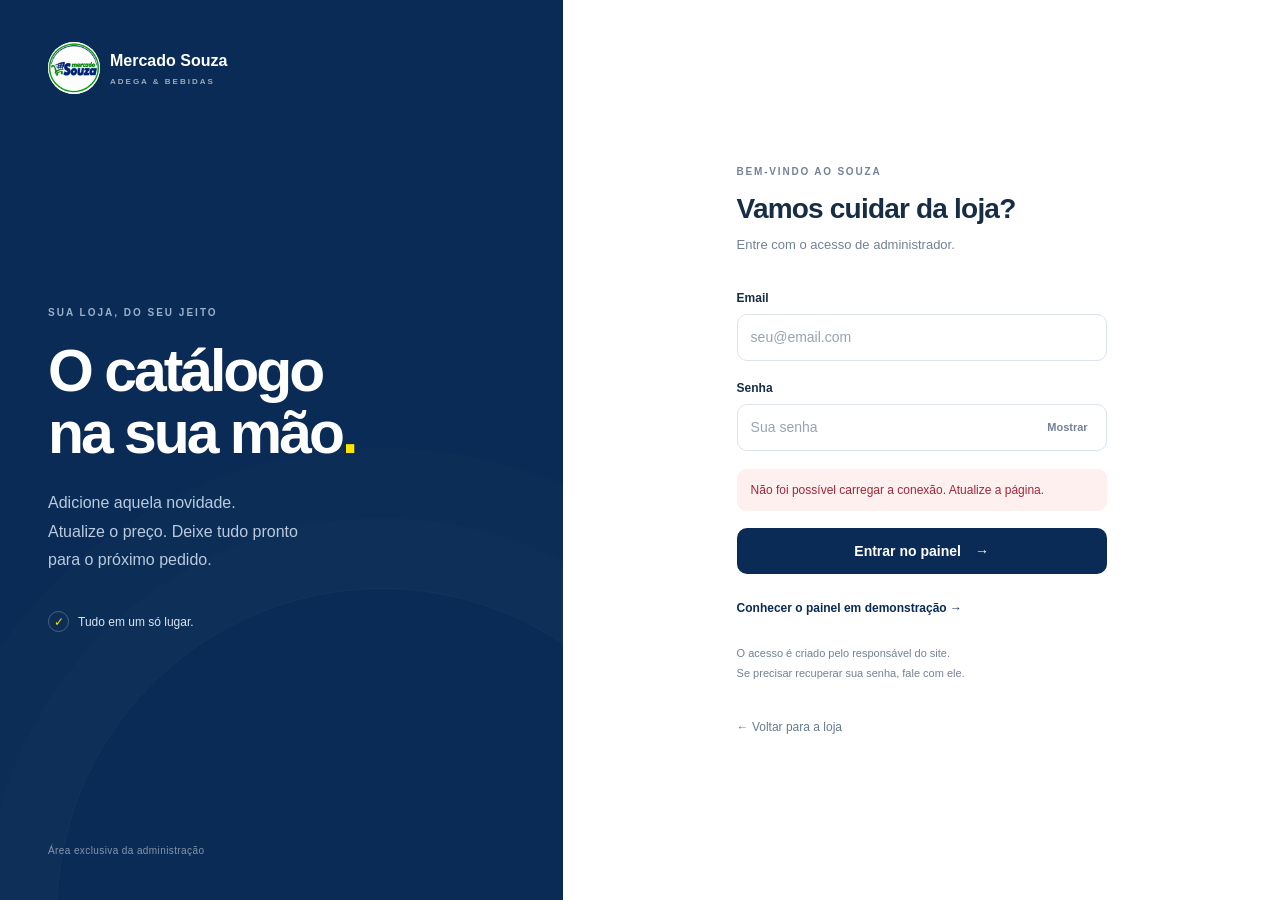
==== admin.html @ 06271445 "Add files via upload" ====
<!doctype html>
<html lang="pt-BR">
<head>
  <meta charset="UTF-8">
  <meta name="viewport" content="width=device-width, initial-scale=1">
  <meta name="theme-color" content="#092b55">
  <meta name="robots" content="noindex,nofollow">
  <title>Administração | Mercado Souza</title>
  <link rel="icon" href="logo.png">
  <link rel="stylesheet" href="admin.css">
  <script src="assets/vendor/supabase.js" defer></script>
  <script src="config.js" defer></script>
  <script src="souza-db.js" defer></script>
  <script src="catalogo-inicial.js" defer></script>
  <script src="admin.js" defer></script>
</head>
<body>
  <div id="auth-view" class="auth-shell">
    <aside class="auth-brand">
      <a href="index.html" class="brand-lockup"><img src="logo.png" alt="Mercado Souza"><span>Mercado Souza<small>ADEGA & BEBIDAS</small></span></a>
      <div class="brand-message"><span class="eyebrow">SUA LOJA, DO SEU JEITO</span><h1>O catálogo<br>na sua mão<span>.</span></h1><p>Adicione aquela novidade.<br>Atualize o preço. Deixe tudo pronto<br>para o próximo pedido.</p><div class="brand-note"><span>✓</span> Tudo em um só lugar.</div></div>
      <small class="brand-footer">Área exclusiva da administração</small>
    </aside>
    <main class="auth-main">
      <section class="auth-card" aria-labelledby="login-title">
        <span class="eyebrow">BEM-VINDO AO SOUZA</span>
        <h2 id="login-title">Vamos cuidar da loja?</h2>
        <p>Entre com o acesso de administrador.</p>
        <div id="setup-note" class="notice" hidden><strong>Falta conectar o banco.</strong><p>O painel está preparado. Siga o guia de configuração para ativar seu acesso.</p><a href="COMECE-AQUI.html">Abrir guia de configuração ↗</a></div>
        <form id="login-form">
          <label class="field">Email<input type="email" name="email" autocomplete="username" required maxlength="254" placeholder="seu@email.com"></label>
          <label class="field">Senha<span class="password-wrap"><input type="password" name="password" autocomplete="current-password" required minlength="6" maxlength="200" placeholder="Sua senha"><button type="button" id="show-password" aria-label="Mostrar senha" aria-pressed="false">Mostrar</button></span></label>
          <p id="login-error" class="form-error" role="alert" hidden></p>
          <button class="button primary full" type="submit" id="login-submit">Entrar no painel <span>→</span></button>
        </form>
        <button class="text-button demo-link" id="open-demo">Conhecer o painel em demonstração →</button>
        <p class="auth-help">O acesso é criado pelo responsável do site.<br>Se precisar recuperar sua senha, fale com ele.</p>
        <a class="back-link" href="index.html">← Voltar para a loja</a>
      </section>
    </main>
  </div>

  <div id="dashboard" hidden>
    <aside class="sidebar">
      <a class="brand-lockup" href="index.html"><img src="logo.png" alt="Mercado Souza"><span>Mercado Souza<small>PAINEL DA LOJA</small></span></a>
      <span class="sidebar-label">GERENCIAR</span>
      <div class="sidebar-selected"><span aria-hidden="true">▦</span> Produtos <span class="nav-dot"></span></div>
      <a class="sidebar-link" href="index.html" target="_blank" rel="noopener">Ver minha loja <span>↗</span></a>
      <div class="sidebar-tip"><span class="tip-mark">↗</span><strong>Chegou novidade?</strong><p>Cadastre a bebida e ela já pode aparecer no catálogo.</p><button class="text-button" data-new>Adicionar produto →</button></div>
      <div class="sidebar-account"><span class="avatar">S</span><div><strong>Administrador</strong><small id="account-email"></small></div><button id="logout" class="icon-button" aria-label="Sair do painel" title="Sair">↪</button></div>
    </aside>
    <div class="workspace">
      <header class="topbar"><span>Mercado Souza <span class="breadcrumb">/</span> <strong>Produtos</strong></span><a href="index.html" target="_blank" rel="noopener" class="topbar-store">Abrir loja ↗</a></header>
      <div id="demo-banner" class="demo-banner" hidden><span><strong>Demonstração</strong> · Explore à vontade. As alterações ficam só nesta tela e não são salvas.</span><button class="text-button" id="exit-demo">Sair da demonstração</button></div>
      <main class="workspace-content">
        <div class="page-heading"><div><span class="eyebrow">CATÁLOGO DA LOJA</span><h1>Seus produtos<span>.</span></h1><p>Uma mudança aqui. Seu catálogo atualizado.</p></div><button class="button primary" data-new><span aria-hidden="true">＋</span> Novo produto</button></div>
        <div class="stats" aria-label="Resumo do catálogo"><article><span>Total de produtos</span><strong id="stat-total">—</strong><small>no seu catálogo</small></article><article><span>À venda</span><strong id="stat-available">—</strong><small>visíveis e disponíveis</small></article><article><span>Esgotados</span><strong id="stat-soldout">—</strong><small>aguardando reposição</small></article><article><span>Em destaque</span><strong id="stat-featured">—</strong><small>na vitrine da loja</small></article></div>
        <div id="dashboard-error" class="notice error-notice" role="alert" hidden></div>
        <div id="import-note" class="notice import-notice" hidden><div><strong>Vamos trazer os produtos da sua loja?</strong><p>Importe as 45 opções da última versão, com fotos e preços. Isso é feito uma única vez.</p></div><button class="button secondary" id="import-products">Importar catálogo atual</button></div>
        <section class="catalog-panel" aria-labelledby="products-title">
          <div class="panel-heading"><h2 id="products-title">Todos os produtos <span id="product-count">0</span></h2><button class="text-button" id="refresh-products">↻ Atualizar</button></div>
          <div class="filters"><label class="admin-search"><span aria-hidden="true">⌕</span><input type="search" id="product-search" placeholder="Buscar pelo nome da bebida…" aria-label="Buscar produtos"></label><select id="category-filter" aria-label="Filtrar por categoria"><option value="all">Todas as categorias</option></select><select id="status-filter" aria-label="Filtrar por situação"><option value="all">Todas as situações</option><option value="available">À venda</option><option value="soldout">Esgotados</option><option value="hidden">Ocultos</option><option value="featured">Em destaque</option></select></div>
          <div id="loading-products" class="loading-products" role="status">Carregando seus produtos…</div>
          <div class="table-scroll"><table id="product-table"><thead><tr><th scope="col">Produto</th><th scope="col">Categoria</th><th scope="col">Preço</th><th scope="col">Situação</th><th scope="col"><span class="sr-only">Ações</span></th></tr></thead><tbody id="product-rows"></tbody></table></div>
          <div class="empty-products" id="empty-products" hidden><span aria-hidden="true">▦</span><h3>Nenhum produto por aqui</h3><p id="empty-description">Cadastre o primeiro produto para começar.</p><button class="button secondary" data-new>Adicionar produto</button></div>
          <div class="panel-footer"><span id="results-label" aria-live="polite"></span><span>Preços em reais · R$</span></div>
        </section>
        <p class="workspace-note">O cliente monta o pedido no site e confirma disponibilidade e entrega pelo WhatsApp.</p>
      </main>
    </div>
  </div>

  <dialog class="editor-dialog" id="product-editor" aria-labelledby="editor-title">
    <form id="product-form">
      <div class="editor-heading"><div><span class="eyebrow">CATÁLOGO DO SOUZA</span><h2 id="editor-title">Novo produto</h2></div><button type="button" class="close-button" id="close-editor" aria-label="Fechar edição">×</button></div>
      <div class="editor-body">
        <div class="editor-columns">
          <div class="photo-column"><label class="photo-picker" for="product-photo"><img id="photo-preview" src="assets/product-placeholder.svg" alt="Prévia da foto do produto"><span class="photo-action">＋ Escolher foto</span></label><input id="product-photo" type="file" accept="image/jpeg,image/png,image/webp" class="sr-only"><p class="field-hint">JPG, PNG ou WebP. A foto será ajustada para carregar mais rápido.</p><button type="button" id="remove-photo" class="text-button">Remover foto</button><p class="field-hint legacy-photo-note">Algumas artes antigas têm o preço escrito na imagem. Ao mudar o valor, substitua a arte por uma foto sem preço.</p></div>
          <div class="product-fields">
            <label class="field">Nome da bebida<input name="name" required minlength="2" maxlength="140" placeholder="Ex.: Heineken long neck 330 ml"></label>
            <label class="field">Descrição<textarea name="detail" maxlength="400" rows="2" placeholder="Volume, sabor ou o que vem no combo"></textarea></label>
            <label class="field">Categoria<select name="category" required></select></label>
            <div class="field-pair"><label class="field">Preço (R$)<input name="price" inputmode="decimal" required maxlength="14" placeholder="19,90"></label><label class="field">Unidade de venda<input name="unit" required maxlength="60" placeholder="unidade, o pacote…" value="unidade"></label></div>
            <div class="field-pair"><label class="field">Posição no catálogo<input name="position" type="number" min="0" max="100000" step="1" value="0" required><small>Números menores aparecem antes.</small></label><div></div></div>
          </div>
        </div>
        <div class="product-options"><label class="toggle-row"><span><strong>Mostrar na loja</strong><small>Desative para ocultar sem excluir.</small></span><input name="active" type="checkbox" role="switch" checked></label><label class="toggle-row"><span><strong>Disponível para comprar</strong><small>Desative quando o produto estiver esgotado.</small></span><input name="available" type="checkbox" role="switch" checked></label><label class="toggle-row"><span><strong>Colocar em destaque</strong><small>Aparece na vitrine do início do site.</small></span><input name="featured" type="checkbox" role="switch"></label></div>
        <p class="form-error" id="editor-error" role="alert" hidden></p>
        <p class="field-hint" id="demo-editor-note" hidden>Demonstração: as alterações não serão enviadas para a loja.</p>
      </div>
      <div class="editor-footer"><button type="button" class="button ghost" id="cancel-editor">Cancelar</button><button type="submit" class="button primary" id="save-product">Salvar produto <span>✓</span></button></div>
    </form>
  </dialog>

  <dialog class="confirm-dialog" id="delete-dialog" aria-labelledby="delete-title"><form id="delete-form"><span class="delete-mark" aria-hidden="true">×</span><h2 id="delete-title">Excluir este produto?</h2><p id="delete-description"></p><p class="field-hint">Você também pode apenas ocultá-lo usando “Mostrar na loja”.</p><p class="form-error" id="delete-error" role="alert" hidden></p><div class="confirm-actions"><button type="button" class="button ghost" id="cancel-delete">Manter produto</button><button type="submit" class="button danger" id="confirm-delete">Excluir produto</button></div></form></dialog>
  <div class="admin-toast" id="admin-toast" role="status" aria-live="polite"></div>
  <noscript>Ative o JavaScript para usar o painel.</noscript>
</body>
</html>
---- admin.css ----
:root{--navy:#092b55;--navy-deep:#072244;--yellow:#ffe500;--green:#138a3c;--ink:#172d45;--muted:#738197;--line:#e5eaf0;--bg:#f6f8fb;--danger:#b42334;--radius:16px}*{box-sizing:border-box}body{margin:0;color:var(--ink);background:var(--bg);font:14px/1.5 -apple-system,BlinkMacSystemFont,"Segoe UI",Arial,sans-serif}button,input,select,textarea{font:inherit}button,a,input,select,textarea{-webkit-tap-highlight-color:transparent}button,a{touch-action:manipulation}a{color:inherit;text-decoration:none}button{cursor:pointer}button:disabled{cursor:wait;opacity:.6}button:focus-visible,a:focus-visible,input:focus-visible,select:focus-visible,textarea:focus-visible{outline:3px solid #58a0ff;outline-offset:3px}[hidden]{display:none!important}h1,h2,h3,p{margin:0}button{border:0}input,select,textarea{min-width:0}input:not([type=checkbox]),select,textarea{border:1px solid #dce3eb;border-radius:10px;background:#fff;color:var(--ink);padding:12px 13px;transition:border-color .15s;width:100%}input::placeholder,textarea::placeholder{color:#98a4b3}input:not([type=checkbox]):focus,select:focus,textarea:focus{border-color:#5c89b4}textarea{resize:vertical}.button{display:inline-flex;align-items:center;justify-content:center;gap:14px;padding:13px 20px;border-radius:10px;font-weight:700;line-height:1.3;min-height:46px;white-space:nowrap}.button.primary{background:var(--navy);color:#fff}.button.primary:hover{background:#103c71}.button.secondary{background:var(--yellow);color:var(--navy)}.button.ghost{background:#eff3f7;color:#445870}.button.danger{background:var(--danger);color:#fff}.full{width:100%}.text-button{background:none;padding:5px 0;color:var(--navy);font-weight:650;text-align:left}.eyebrow{font-size:10px;font-weight:750;letter-spacing:1.8px;display:block;color:#758298}.field{display:flex;flex-direction:column;gap:7px;font-size:12px;font-weight:650;margin-bottom:18px}.field input,.field select,.field textarea{font-weight:400;font-size:14px}.field small,.field-hint{font-size:11px;color:var(--muted);font-weight:400}.notice{background:#fff8dc;border:1px solid #f2df95;border-radius:12px;padding:17px 18px;margin:24px 0;font-size:13px}.notice strong{display:block;font-size:14px}.notice p{margin:5px 0;color:#746742}.notice a{font-size:12px;text-decoration:underline}.notice.error-notice{background:#fff0f0;border-color:#f0c5c8;color:#912937}.form-error{font-size:12px;background:#fff0f0;color:#a22637;padding:12px 14px;border-radius:9px;margin:12px 0 17px}.brand-lockup{display:flex;align-items:center;gap:10px;font-size:16px;font-weight:750}.brand-lockup img{width:52px;height:52px;object-fit:contain;border-radius:50%;background:#fff}.brand-lockup small{font-size:8px;letter-spacing:2px;display:block;opacity:.6;margin-top:3px}.auth-shell{display:grid;grid-template-columns:44% 1fr;min-height:100dvh}.auth-brand{position:relative;padding:42px 48px;background:var(--navy);color:#fff;overflow:hidden;display:flex;flex-direction:column;justify-content:space-between}.auth-brand:after{content:"";position:absolute;width:650px;height:650px;border:1px solid #ffffff0b;border-radius:50%;left:10%;bottom:-340px;box-shadow:0 0 0 70px #ffffff03,0 0 0 140px #ffffff02;pointer-events:none}.brand-message{padding:70px 0;position:relative;z-index:1}.brand-message>.eyebrow{color:#9ab0ca;letter-spacing:2px}.brand-message h1{font-size:clamp(44px,4.6vw,72px);line-height:1.06;letter-spacing:-3px;margin:20px 0 24px}.brand-message h1>span{color:var(--yellow)}.brand-message p{font-size:16px;line-height:1.8;color:#b9cadf}.brand-note{margin-top:36px;display:flex;align-items:center;gap:9px;font-size:12px;color:#d8e5f3}.brand-note>span{border:1px solid #496480;display:grid;place-items:center;border-radius:50%;width:21px;height:21px;color:var(--yellow)}.brand-footer{font-size:10px;letter-spacing:.4px;opacity:.5}.auth-main{display:flex;align-items:center;justify-content:center;padding:45px 32px;background:#fff}.auth-card{width:min(100%,370px)}.auth-card h2{font-size:28px;line-height:1.2;letter-spacing:-.8px;margin:13px 0 10px}.auth-card>p{color:var(--muted);font-size:13px}.auth-card form{margin-top:34px}.password-wrap{position:relative;display:flex}.password-wrap input{padding-right:78px}.password-wrap button{position:absolute;right:13px;top:50%;transform:translateY(-50%);background:none;color:var(--muted);font-size:11px;padding:6px}.auth-help{font-size:11px!important;line-height:1.8;margin-top:22px}.back-link{display:block;font-size:12px;margin-top:35px;color:#667b91}.demo-link{font-size:12px;margin-top:20px}.sidebar{width:236px;position:fixed;inset:0 auto 0 0;background:#fff;border-right:1px solid var(--line);padding:29px 21px;display:flex;flex-direction:column;z-index:20}.sidebar .brand-lockup{font-size:13px;gap:8px}.sidebar .brand-lockup img{width:44px;height:44px}.sidebar .brand-lockup small{font-size:7px;letter-spacing:1.4px}.sidebar-label{font-size:9px;letter-spacing:1.6px;color:#9aa6b6;margin:47px 12px 14px}.sidebar-selected{display:flex;align-items:center;gap:11px;background:#edf3fb;color:var(--navy);font-weight:700;padding:12px 14px;border-radius:9px;font-size:12px}.sidebar-selected>span:first-child{font-size:20px;line-height:1}.nav-dot{margin-left:auto;width:5px;height:5px;background:var(--navy);border-radius:50%}.sidebar-link{display:flex;justify-content:space-between;font-size:12px;color:#718197;padding:16px 14px}.sidebar-tip{margin-top:auto;background:var(--bg);padding:18px;border-radius:12px;margin-bottom:25px}.tip-mark{display:grid;place-items:center;background:var(--yellow);color:var(--navy);width:30px;height:30px;border-radius:9px;font-size:20px;margin-bottom:16px}.sidebar-tip strong{font-size:12px}.sidebar-tip p{font-size:11px;color:var(--muted);line-height:1.7;margin:6px 0 12px}.sidebar-tip button{font-size:10px}.sidebar-account{display:flex;align-items:center;gap:8px;padding-top:19px;border-top:1px solid var(--line);min-width:0}.avatar{display:grid;place-items:center;width:31px;height:31px;border-radius:50%;background:#edf2f9;font-size:11px;flex-shrink:0;font-weight:700}.sidebar-account>div{min-width:0;flex:1}.sidebar-account strong{font-size:10px;display:block}.sidebar-account small{display:block;font-size:8px;color:#8b98a8;overflow:hidden;text-overflow:ellipsis;white-space:nowrap}.icon-button{background:none;font-size:21px;color:#7d8ea3;padding:3px}.workspace{margin-left:236px;min-height:100dvh}.topbar{padding:23px 37px;background:#fff;border-bottom:1px solid var(--line);display:flex;align-items:center;justify-content:space-between;color:#8c99a9;font-size:11px}.topbar strong{color:#52647b;font-weight:500}.breadcrumb{margin:0 12px;color:#c9d1dc}.topbar-store{color:#637790}.workspace-content{max-width:1420px;margin:auto;padding:39px 37px 25px}.page-heading{display:flex;justify-content:space-between;align-items:center;gap:20px;margin-bottom:29px}.page-heading h1{font-size:34px;letter-spacing:-1.4px;line-height:1.2;margin:10px 0}.page-heading h1 span{color:var(--green)}.page-heading p{color:var(--muted);font-size:12px}.page-heading>.button{font-size:12px}.page-heading>.button>span{font-size:20px;line-height:16px}.stats{display:grid;grid-template-columns:repeat(4,minmax(0,1fr));gap:15px;margin-bottom:29px}.stats article{background:#fff;border:1px solid var(--line);border-radius:12px;padding:19px 20px}.stats article>span{font-size:11px;color:#7e8a9a;display:block}.stats strong{display:block;font-size:30px;letter-spacing:-1px;line-height:1.3;margin:8px 0 4px;font-weight:650}.stats article:nth-child(2) strong{color:var(--green)}.stats small{font-size:9px;color:#9aa5b3}.catalog-panel{background:#fff;border:1px solid var(--line);border-radius:14px;overflow:hidden}.panel-heading{display:flex;align-items:center;justify-content:space-between;padding:24px 23px 18px}.panel-heading h2{font-size:15px;font-weight:700;display:flex;align-items:center;gap:8px}.panel-heading h2>span{border-radius:6px;padding:2px 7px;font-size:10px;background:#f0f3f7;color:#8190a2}.panel-heading button{font-size:11px;color:#7b899c}.filters{padding:0 23px 23px;display:flex;gap:10px}.filters input,.filters select{font-size:11px;padding:11px 12px;min-height:40px}.filters select{width:175px;flex-shrink:0;background:#fff}.admin-search{display:flex;align-items:center;flex:1;position:relative}.admin-search>span{position:absolute;left:12px;top:4px;font-size:23px;line-height:30px;color:#8c99aa}.admin-search input{padding-left:35px;background:#fafbfc}.table-scroll{overflow-x:auto}table{width:100%;border-collapse:collapse;white-space:nowrap}th{text-align:left;font-size:9px;letter-spacing:.4px;font-weight:600;color:#99a4b3;background:#fafbfd;padding:12px 20px;border-top:1px solid #eff2f6;border-bottom:1px solid #eff2f6}td{padding:16px 20px;border-bottom:1px solid #f0f3f7;font-size:11px;vertical-align:middle}td:first-child{width:47%}.product-cell{display:flex;align-items:center;gap:14px;white-space:normal;min-width:210px}.product-thumb{width:48px;height:58px;object-fit:contain;background:#f7f8fa;border:1px solid #edf0f4;border-radius:8px;flex-shrink:0}.product-cell strong{display:block;font-size:11px;font-weight:650;margin-bottom:3px;max-width:290px}.product-cell small{display:block;color:#98a4b3;font-size:9px;max-width:290px}.star{color:#ad9300;font-size:10px;margin-left:5px}.category-tag{display:inline-block;padding:4px 8px;border-radius:5px;background:#f0f4f9;color:#6d819a;font-size:9px}.price-cell{font-size:12px;font-weight:650;color:#173759}.status-tag{display:inline-flex;align-items:center;gap:5px;background:#edf8ef;color:#378951;font-size:9px;padding:5px 8px;border-radius:5px}.status-tag:before{content:"";width:4px;height:4px;border-radius:50%;background:currentColor}.status-tag.soldout{background:#fff5df;color:#b17c20}.status-tag.hidden-status{background:#eff1f5;color:#8791a0}.row-actions{display:flex;gap:5px;align-items:center}.row-actions button{border:1px solid var(--line);background:#fff;border-radius:7px;padding:7px 10px;font-size:10px;color:#62768e;min-height:32px}.row-actions button:hover{border-color:#8599b1;color:var(--navy)}.row-actions .delete-button{font-size:15px;line-height:16px;padding:7px 10px;color:#a4afbc}.row-actions .delete-button:hover{color:var(--danger);border-color:#d7a2aa}.panel-footer{padding:16px 23px;font-size:9px;color:#9ba5b3;display:flex;justify-content:space-between}.workspace-note{font-size:10px;color:#9ca7b5;margin-top:22px;line-height:1.8}.import-notice{display:flex;align-items:center;justify-content:space-between;gap:20px;background:#edf8f0;border-color:#cde7d4}.import-notice p{color:#5d7c68}.import-notice button{font-size:11px}.demo-banner{display:flex;align-items:center;justify-content:space-between;gap:10px;background:#fff8d1;border-bottom:1px solid #e9dda2;padding:13px 37px;color:#76631c;font-size:11px}.demo-banner button{font-size:10px;flex-shrink:0;color:#76631c}.loading-products{text-align:center;padding:40px;color:var(--muted);font-size:12px}.empty-products{text-align:center;padding:48px 20px}.empty-products>span{font-size:32px;color:#9cabbc}.empty-products h3{font-size:17px;margin:10px 0 6px}.empty-products p{color:var(--muted);font-size:12px}.empty-products .button{font-size:11px;margin-top:20px}.editor-dialog{margin:auto;border:0;border-radius:18px;width:min(800px,calc(100% - 36px));padding:0;max-height:94dvh;box-shadow:0 25px 90px #092b5533;color:var(--ink)}dialog::backdrop{background:#071d3a99;backdrop-filter:blur(4px)}body:has(dialog[open]){overflow:hidden}.editor-heading{display:flex;align-items:center;justify-content:space-between;gap:20px;padding:25px 28px;border-bottom:1px solid var(--line)}.editor-heading h2{font-size:24px;letter-spacing:-.7px;margin-top:6px}.close-button{width:36px;height:36px;border-radius:50%;background:#f2f5f8;color:#8191a4;font-size:25px;line-height:1}.editor-body{padding:26px 28px 10px}.editor-columns{display:grid;grid-template-columns:180px 1fr;gap:27px}.photo-picker{display:block;border:1px dashed #cfd9e5;border-radius:12px;overflow:hidden;background:#f7f9fc;cursor:pointer}.photo-picker img{width:100%;height:208px;object-fit:contain;display:block;padding:10px}.photo-action{display:block;text-align:center;background:#edf2f8;border-top:1px solid #dfe6ef;font-size:11px;padding:11px;color:#617790;font-weight:600}.photo-column>p{margin:12px 0 5px;line-height:1.7}.photo-column>button{font-size:11px;color:#97a2b0}.field-pair{display:grid;grid-template-columns:1fr 1fr;gap:14px}.product-options{margin-top:18px;border:1px solid var(--line);border-radius:12px;padding:0 17px}.toggle-row{display:flex;align-items:center;justify-content:space-between;gap:25px;padding:15px 0;cursor:pointer;border-bottom:1px solid var(--line)}.toggle-row:last-child{border:0}.toggle-row strong{display:block;font-size:12px}.toggle-row small{font-size:10px;color:#929eae;display:block;margin-top:3px}.toggle-row input{appearance:none;width:36px;height:21px;flex-shrink:0;position:relative;background:#d5dce6;border-radius:20px;cursor:pointer;transition:background .15s}.toggle-row input:before{content:"";position:absolute;width:15px;height:15px;background:#fff;border-radius:50%;top:3px;left:3px;transition:transform .15s;box-shadow:0 1px 3px #0002}.toggle-row input:checked{background:var(--green)}.toggle-row input:checked:before{transform:translateX(15px)}.editor-footer{display:flex;justify-content:flex-end;gap:10px;background:#fff;border-top:1px solid var(--line);padding:18px 28px;position:sticky;bottom:0;z-index:2}.editor-footer button{font-size:12px}.confirm-dialog{border:0;border-radius:18px;padding:30px;width:min(440px,calc(100% - 32px));color:var(--ink)}.delete-mark{display:grid;place-items:center;background:#fff0f0;color:var(--danger);width:42px;height:42px;border-radius:50%;font-size:27px;margin-bottom:18px}.confirm-dialog h2{font-size:23px;letter-spacing:-.7px}.confirm-dialog p{font-size:13px;margin-top:12px;overflow-wrap:anywhere;color:#7e8da0}.confirm-dialog .field-hint{font-size:11px}.confirm-actions{display:flex;gap:10px;justify-content:flex-end;margin-top:26px}.confirm-actions button{font-size:11px}.admin-toast{position:fixed;z-index:100;bottom:25px;left:50%;transform:translate(-50%,25px);padding:13px 22px;border-radius:12px;background:var(--navy);box-shadow:0 8px 32px #092b5522;color:#fff;font-size:12px;max-width:calc(100% - 32px);opacity:0;pointer-events:none;transition:transform .2s,opacity .2s}.admin-toast.show{opacity:1;transform:translate(-50%,0)}.sr-only{position:absolute;width:1px;height:1px;padding:0;margin:-1px;overflow:hidden;clip:rect(0,0,0,0);white-space:nowrap;border:0}
@media(min-width:1450px){.workspace-content{padding-top:48px}.stats article{padding:23px}.product-cell strong{max-width:370px}.product-cell small{max-width:370px}.product-thumb{width:54px;height:65px}}
@media(max-width:1120px){.sidebar{width:200px;padding:25px 16px}.sidebar .brand-lockup{font-size:11px}.sidebar .brand-lockup img{width:37px;height:37px}.sidebar .brand-lockup small{font-size:6px}.workspace{margin-left:200px}.topbar{padding:22px 25px}.workspace-content{padding:30px 25px}.demo-banner{padding:12px 25px}.stats{gap:10px}.stats article{padding:15px}.filters{flex-wrap:wrap}.admin-search{flex:1 1 100%}.filters select{flex:1;width:auto}.product-cell{min-width:195px}td,th{padding-left:15px;padding-right:15px}}
@media(max-width:760px){.auth-shell{display:block}.auth-brand{padding:24px}.auth-brand .brand-lockup img{width:43px;height:43px}.auth-brand .brand-lockup{font-size:14px}.brand-message{padding:30px 0 6px}.brand-message h1{font-size:40px;letter-spacing:-1.8px;margin:12px 0}.brand-message h1 br{display:none}.brand-message p{font-size:13px}.brand-message p br{display:none}.brand-message>.eyebrow{font-size:8px}.brand-note,.brand-footer{display:none}.auth-main{padding:36px 24px 42px}.auth-card h2{font-size:25px}.auth-card form{margin-top:26px}.sidebar{width:auto;position:static;border:0;border-bottom:1px solid var(--line);padding:13px 20px;flex-direction:row;align-items:center;gap:16px}.sidebar .brand-lockup{margin-right:auto;font-size:12px}.sidebar .brand-lockup img{width:38px;height:38px}.sidebar-selected,.sidebar-label,.sidebar-tip,.sidebar-link{display:none}.sidebar-account{border:0;padding:0;gap:4px}.sidebar-account .avatar,.sidebar-account>div{display:none}.sidebar-account .icon-button{font-size:25px;min-width:36px;min-height:36px}.workspace{margin:0}.topbar{display:none}.workspace-content{padding:28px 18px}.page-heading{align-items:flex-start;gap:10px;margin-bottom:24px}.page-heading>.button{font-size:10px;min-height:40px;padding:10px 12px;gap:6px;margin-top:19px}.page-heading h1{font-size:29px;letter-spacing:-1.1px}.page-heading .eyebrow{font-size:8px}.page-heading p{font-size:10px;max-width:180px}.stats{grid-template-columns:repeat(2,1fr);gap:10px;margin-bottom:24px}.stats article{padding:14px 16px}.stats strong{font-size:27px;margin:5px 0 2px}.stats article>span{font-size:10px}.stats small{font-size:8px}.panel-heading{padding:20px 15px 16px}.panel-heading h2{font-size:13px}.panel-heading button{font-size:10px}.filters{padding:0 15px 18px;gap:8px}.filters input,.filters select{font-size:10px}.filters select{width:calc(50% - 4px)}table{white-space:normal}thead{display:none}tr{display:grid;grid-template-columns:minmax(0,1fr) auto;border-top:1px solid var(--line);padding:16px 15px;gap:10px 12px}td{padding:0;border:0}td:first-child{width:auto;grid-column:1;grid-row:1/3}td:nth-child(2){display:none}td:nth-child(3){grid-column:2;grid-row:1;text-align:right;align-self:center}td:nth-child(4){grid-column:2;grid-row:2;text-align:right}td:nth-child(5){grid-column:1/3;grid-row:3;display:flex;justify-content:flex-end}.product-cell{min-width:0;gap:10px}.product-thumb{width:43px;height:56px}.product-cell strong{font-size:10px}.product-cell small{font-size:9px}.price-cell{font-size:11px}.row-actions{gap:8px}.row-actions button{padding:7px 13px;min-height:35px;font-size:10px}.row-actions .delete-button{padding:7px 13px}.status-tag{font-size:8px}.panel-footer{padding:15px;font-size:8px}.workspace-note{font-size:9px}.demo-banner{padding:12px 18px;align-items:flex-start;font-size:10px}.demo-banner button{font-size:9px;max-width:95px;text-align:right}.import-notice{align-items:flex-start;flex-direction:column;gap:10px}.import-notice strong{font-size:13px}.import-notice p{font-size:11px}.editor-dialog{max-height:100dvh;width:100%;height:100dvh;max-width:none;border-radius:0}.editor-heading{padding:20px}.editor-heading h2{font-size:23px}.editor-body{padding:22px 20px 15px}.editor-columns{grid-template-columns:1fr;gap:21px}.photo-column{display:grid;grid-template-columns:110px 1fr;gap:7px 15px;align-items:center}.photo-picker{grid-row:1/3}.photo-picker img{height:116px;padding:6px}.photo-action{font-size:9px;padding:9px 4px}.photo-column>p{align-self:end;margin:0;font-size:10px;max-width:180px}.photo-column>button{align-self:start;justify-self:start}.field{margin-bottom:17px}.editor-footer{padding:15px 20px}.editor-footer>.button{flex:1}.product-options{padding:0 13px;margin-top:9px}.toggle-row{gap:15px}.toggle-row strong{font-size:11px}.toggle-row small{font-size:9px}.confirm-dialog{padding:25px}.confirm-actions .button{white-space:normal;flex:1}.notice{padding:15px}.page-heading>.button>span{font-size:18px}}
.legacy-photo-note{padding:10px;background:#fff8dc;border-radius:8px;color:#867126;font-size:10px!important}.photo-column>.legacy-photo-note{margin-top:14px}@media(max-width:760px){.photo-column>.legacy-photo-note{grid-column:1/3;max-width:none;margin-top:5px}.product-cell strong{font-size:12px}.product-cell small{font-size:11px}.price-cell{font-size:13px}.row-actions button{font-size:12px;min-height:42px}.stats article>span{font-size:12px}.stats small{font-size:10px}.filters input{font-size:14px}.filters select{font-size:12px}.field input,.field select,.field textarea{font-size:16px}.toggle-row strong{font-size:12px}.toggle-row small{font-size:10px}.page-heading p{font-size:11px}.status-tag{font-size:10px}.panel-footer{font-size:10px}}@media(max-width:360px){.page-heading{flex-direction:column;align-items:stretch}.page-heading>.button{margin-top:6px}}
@media(prefers-reduced-motion:reduce){*,*:before,*:after{transition:none!important;scroll-behavior:auto!important}}
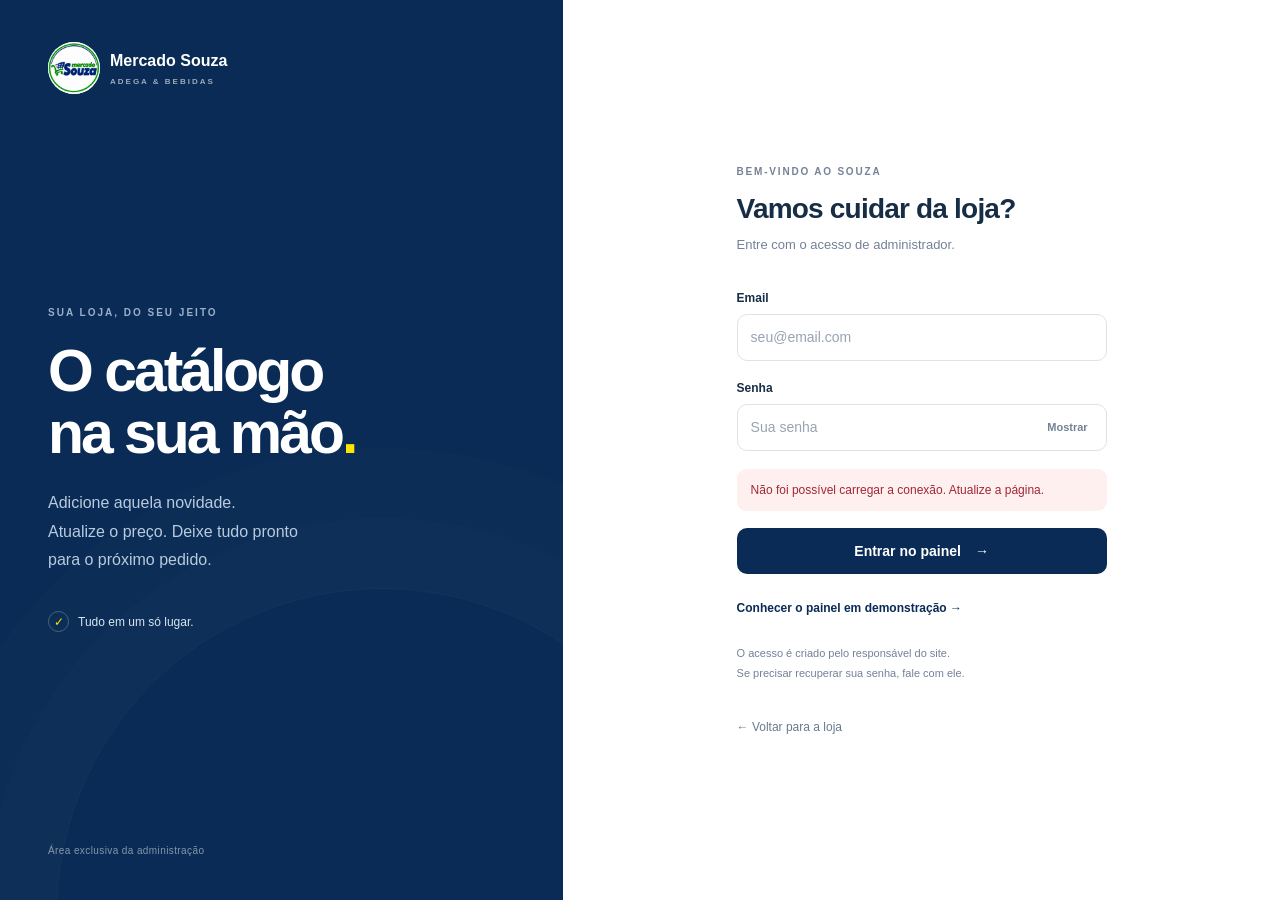
==== commit 8bc0b45c: "Add files via upload" ====
--- a/admin.html
+++ b/admin.html
@@ -8,10 +8,11 @@
   <title>Administração | Mercado Souza</title>
   <link rel="icon" href="logo.png">
   <link rel="stylesheet" href="admin.css">
-  <script src="assets/vendor/supabase.js" defer></script>
+  <script src="https://cdn.jsdelivr.net/npm/@supabase/supabase-js@2/dist/umd/supabase.min.js" defer></script>
   <script src="config.js" defer></script>
   <script src="souza-db.js" defer></script>
   <script src="catalogo-inicial.js" defer></script>
+  <script src="imagens-incorporadas.js" defer></script>
   <script src="admin.js" defer></script>
 </head>
 <body>
